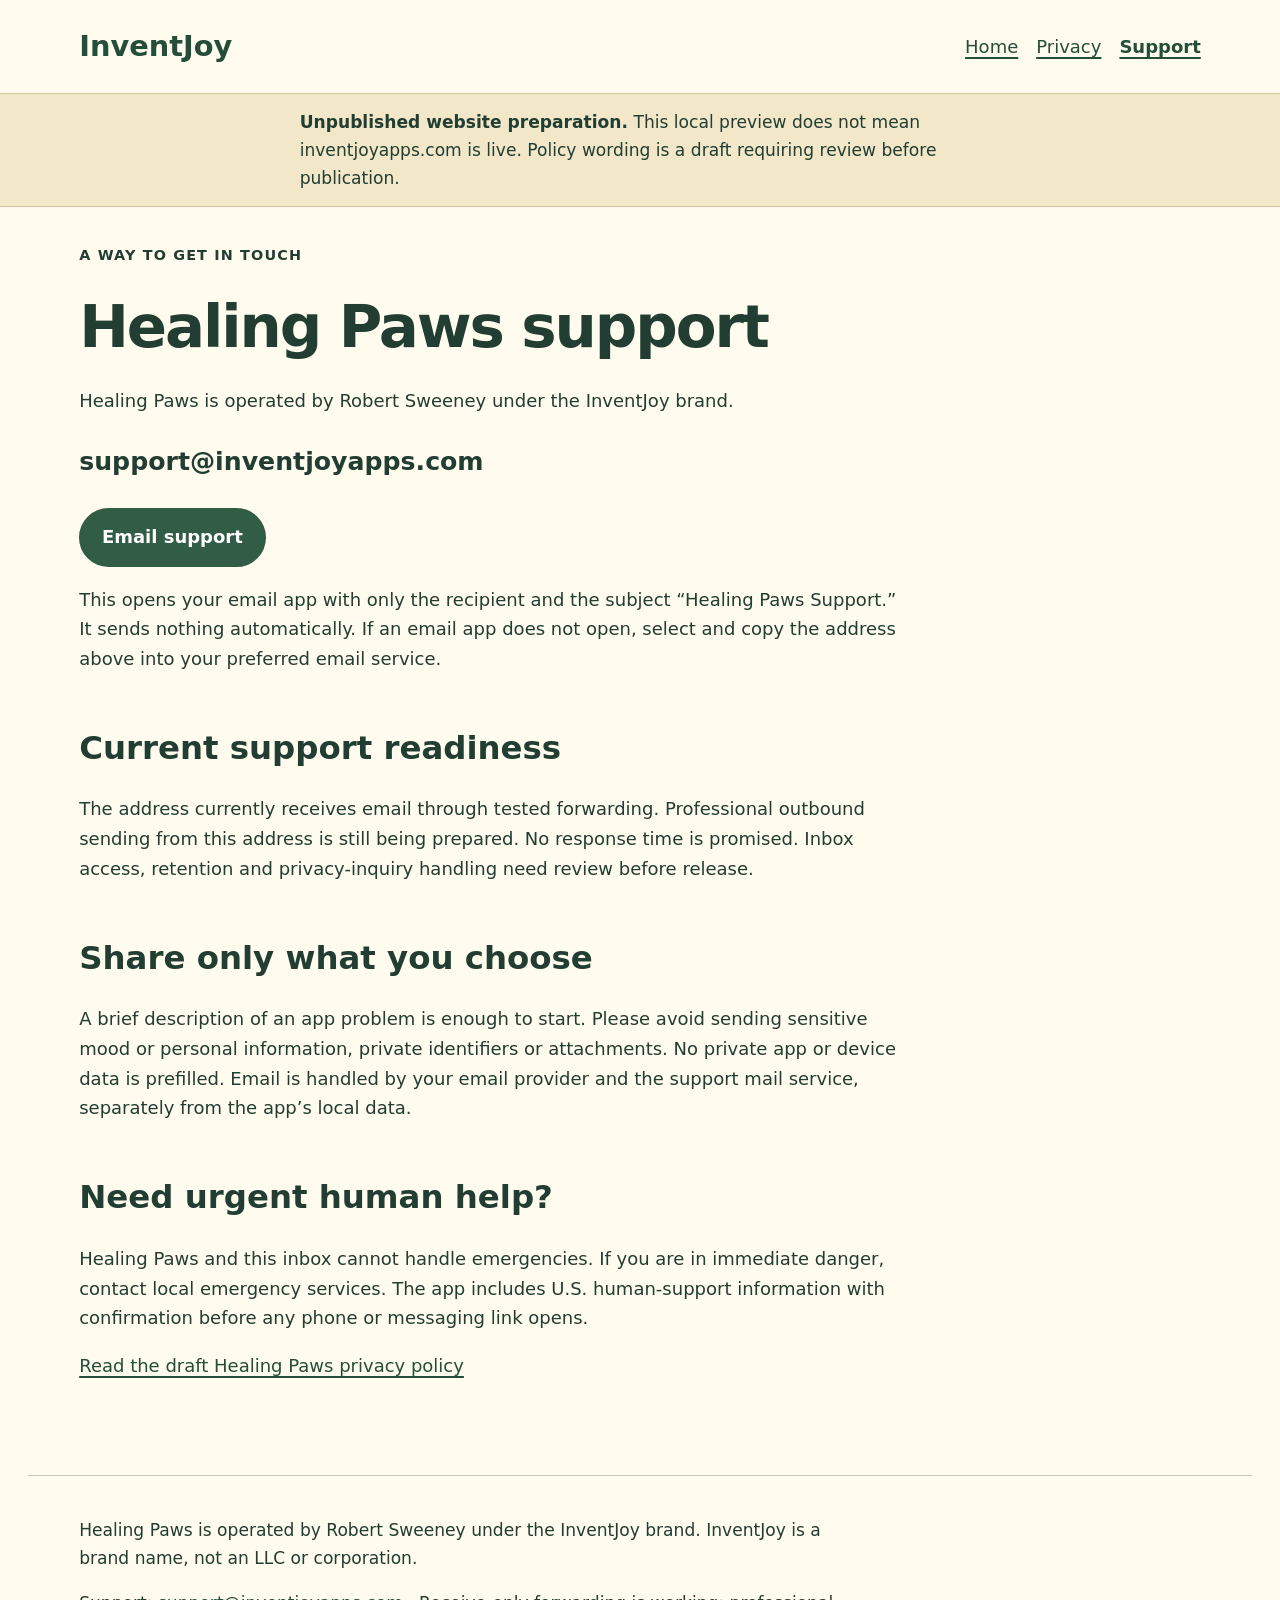
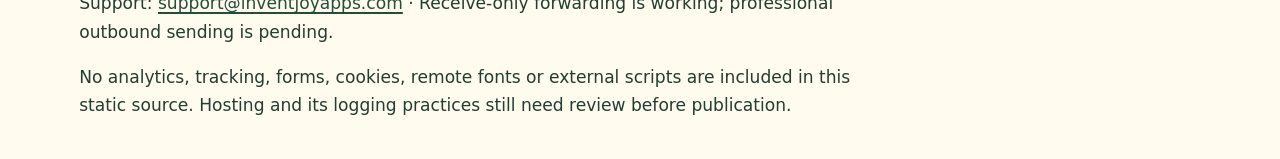
==== support.html @ f2204b03 "Initial InventJoy public website preparation from approved assets" ====
<!doctype html>
<html lang="en">
<head>
<meta charset="utf-8">
<meta name="viewport" content="width=device-width, initial-scale=1">
<meta name="robots" content="noindex, nofollow">
<meta name="description" content="InventJoy and Healing Paws — local website preparation, publication pending.">
<title>Healing Paws support | InventJoy</title>
<link rel="stylesheet" href="styles.css">
<meta name="theme-color" content="#315c45">
<link rel="icon" href="favicon.ico" sizes="16x16 32x32 64x64">
<link rel="icon" href="favicon.svg" type="image/svg+xml" sizes="any">
</head>
<body>
<a class="skip" href="#main">Skip to content</a>
<header><a class="brand" href="index.html">InventJoy</a><nav aria-label="Main navigation"><a href="index.html">Home</a><a href="healing-paws/privacy.html">Privacy</a><a href="support.html" aria-current="page">Support</a></nav></header>
<div class="notice"><p><strong>Unpublished website preparation.</strong> This local preview does not mean inventjoyapps.com is live. Policy wording is a draft requiring review before publication.</p></div>
<main id="main" tabindex="-1">
<article><p class="eyebrow">A way to get in touch</p><h1>Healing Paws support</h1>
<p>Healing Paws is operated by Robert Sweeney under the InventJoy brand.</p>
<p class="address">support@inventjoyapps.com</p>
<p><a class="button" href="mailto:support@inventjoyapps.com?subject=Healing%20Paws%20Support">Email support</a></p>
<p>This opens your email app with only the recipient and the subject “Healing Paws Support.” It sends nothing automatically. If an email app does not open, select and copy the address above into your preferred email service.</p>
<h2>Current support readiness</h2><p>The address currently receives email through tested forwarding. Professional outbound sending from this address is still being prepared. No response time is promised. Inbox access, retention and privacy-inquiry handling need review before release.</p>
<h2>Share only what you choose</h2><p>A brief description of an app problem is enough to start. Please avoid sending sensitive mood or personal information, private identifiers or attachments. No private app or device data is prefilled. Email is handled by your email provider and the support mail service, separately from the app’s local data.</p>
<h2>Need urgent human help?</h2><p>Healing Paws and this inbox cannot handle emergencies. If you are in immediate danger, contact local emergency services. The app includes U.S. human-support information with confirmation before any phone or messaging link opens.</p>
<p><a href="healing-paws/privacy.html">Read the draft Healing Paws privacy policy</a></p></article>
</main>
<footer><p>Healing Paws is operated by Robert Sweeney under the InventJoy brand. InventJoy is a brand name, not an LLC or corporation.</p><p>Support: <a href="mailto:support@inventjoyapps.com?subject=Healing%20Paws%20Support">support@inventjoyapps.com</a> · Receive-only forwarding is working; professional outbound sending is pending.</p><p>No analytics, tracking, forms, cookies, remote fonts or external scripts are included in this static source. Hosting and its logging practices still need review before publication.</p></footer>
</body>
</html>
---- styles.css ----
:root { color-scheme: light; --ink:#223d32; --green:#315c45; --cream:#fffbee; --line:#b9ccbb; }
* { box-sizing:border-box; }
html { font:112.5%/1.65 system-ui,-apple-system,BlinkMacSystemFont,"Segoe UI",sans-serif; }
body { margin:0; color:var(--ink); background:var(--cream); }
a { color:#254e3a; text-decoration-thickness:.1em; text-underline-offset:.2em; overflow-wrap:anywhere; }
a:hover { text-decoration-thickness:.16em; }
:focus-visible { outline:3px solid #7a4119; outline-offset:5px; }
.skip { position:absolute; top:-10rem; left:1rem; background:white; padding:.7rem; z-index:2; }
.skip:focus { top:1rem; }
header,main,footer { width:min(68rem,100%); margin:auto; padding:1.25rem clamp(1rem,4vw,3rem); }
header { display:flex; flex-wrap:wrap; align-items:center; justify-content:space-between; gap:.75rem 2rem; }
.brand { font-weight:800; font-size:1.6rem; text-decoration:none; }
nav { display:flex; flex-wrap:wrap; gap:.25rem 1rem; }
nav a { display:inline-flex; align-items:center; min-height:48px; }
nav a[aria-current=page] { font-weight:750; }
.notice { background:#f2e8c9; border-block:1px solid #d4c59c; }
.notice p { width:min(68rem,100%); margin:0 auto; padding:.75rem clamp(1rem,4vw,3rem); font-size:.95rem; }
h1,h2,h3 { line-height:1.2; text-wrap:balance; }
h1 { font-size:clamp(2.2rem,6vw,4.4rem); letter-spacing:-.035em; margin:.4em 0; }
h2 { font-size:1.8rem; margin-top:1.7em; }
p,li,dd { max-width:72ch; overflow-wrap:anywhere; }
.hero { border-radius:1.75rem; padding:clamp(1.5rem,5vw,3rem); margin-block:1.5rem 2.5rem; background:radial-gradient(circle at 90% 5%,#ffe39a 0,transparent 45%),linear-gradient(145deg,#d6eee5,#f8f3dc); }
.eyebrow { font-weight:750; letter-spacing:.08em; text-transform:uppercase; font-size:.8rem; }
.lead { font-size:1.2rem; max-width:48ch; }
.links { display:flex; flex-wrap:wrap; gap:.75rem; margin-block:1.5rem; }
.button { display:inline-flex; align-items:center; justify-content:center; padding:.7rem 1.15rem; min-height:48px; border:2px solid var(--green); border-radius:2rem; background:var(--green); color:white; font-weight:650; text-decoration:none; }
.button.secondary { color:var(--green); background:transparent; }
.columns { display:grid; grid-template-columns:repeat(auto-fit,minmax(min(100%,18rem),1fr)); gap:1.5rem; }
.panel { padding:1.4rem; border:1px solid var(--line); border-radius:1rem; background:#fffdf7; }
.panel h2 { margin-top:0; }
article { max-width:52rem; }
article h1 { font-size:clamp(2rem,5vw,3.3rem); }
li { margin-bottom:.6rem; }
footer { border-top:1px solid var(--line); margin-top:3rem; font-size:.95rem; }
.address { font-size:clamp(1rem,3vw,1.4rem); font-weight:700; user-select:all; }
@media (prefers-reduced-motion:reduce) { *,*::before,*::after { scroll-behavior:auto !important; } }
@media (forced-colors:active) { .hero,.panel,.notice { border:1px solid CanvasText; } }
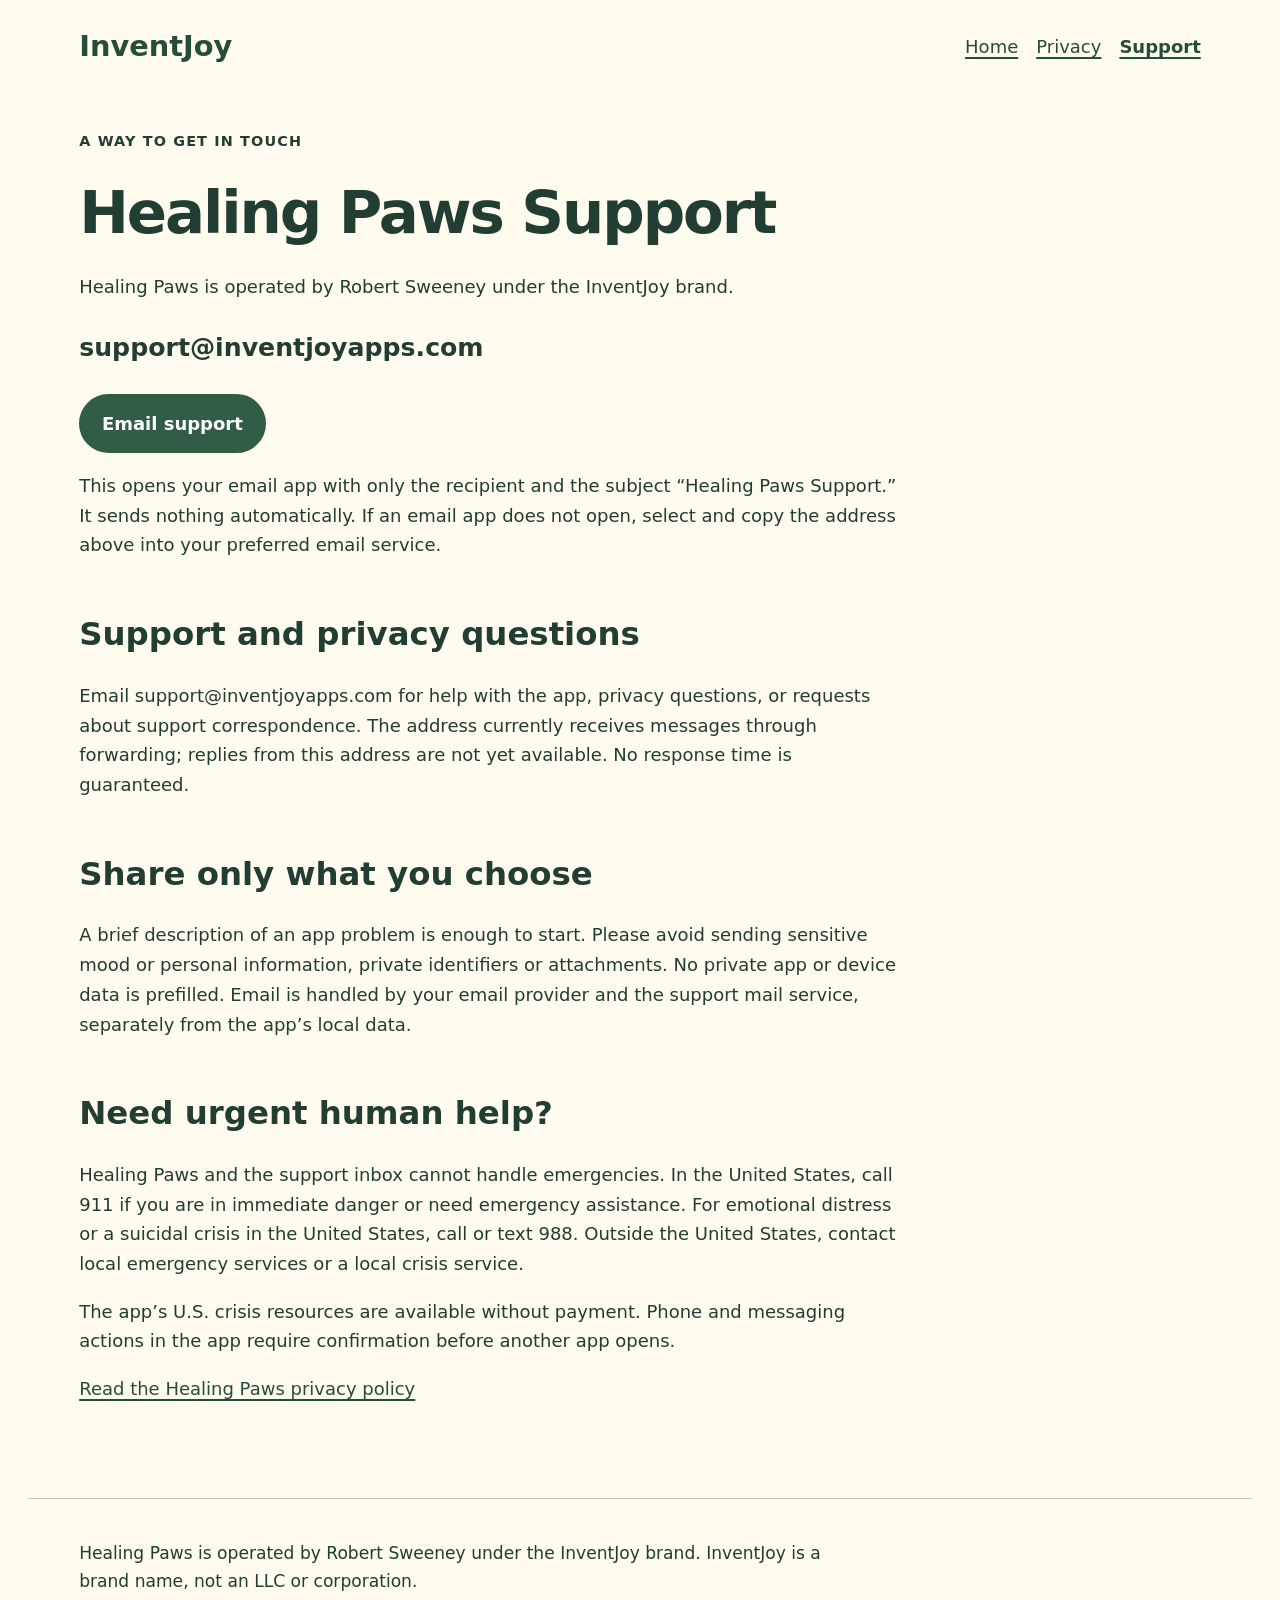
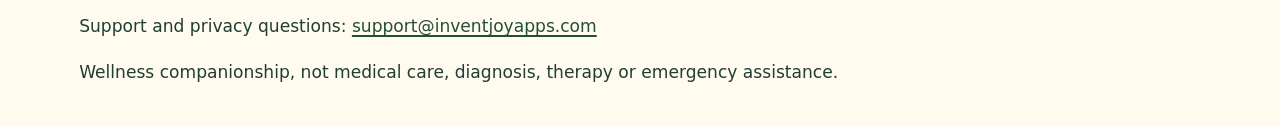
==== commit 80cf0133: "Finalize Healing Paws privacy policy and website indexing for review" ====
--- a/support.html
+++ b/support.html
@@ -3,9 +3,9 @@
 <head>
 <meta charset="utf-8">
 <meta name="viewport" content="width=device-width, initial-scale=1">
-<meta name="robots" content="noindex, nofollow">
-<meta name="description" content="InventJoy and Healing Paws — local website preparation, publication pending.">
-<title>Healing Paws support | InventJoy</title>
+<meta name="description" content="Contact Robert Sweeney under the InventJoy brand for Healing Paws support and privacy questions.">
+<title>Healing Paws Support | InventJoy</title>
+<link rel="canonical" href="https://inventjoyapps.com/support.html">
 <link rel="stylesheet" href="styles.css">
 <meta name="theme-color" content="#315c45">
 <link rel="icon" href="favicon.ico" sizes="16x16 32x32 64x64">
@@ -14,18 +14,17 @@
 <body>
 <a class="skip" href="#main">Skip to content</a>
 <header><a class="brand" href="index.html">InventJoy</a><nav aria-label="Main navigation"><a href="index.html">Home</a><a href="healing-paws/privacy.html">Privacy</a><a href="support.html" aria-current="page">Support</a></nav></header>
-<div class="notice"><p><strong>Unpublished website preparation.</strong> This local preview does not mean inventjoyapps.com is live. Policy wording is a draft requiring review before publication.</p></div>
 <main id="main" tabindex="-1">
-<article><p class="eyebrow">A way to get in touch</p><h1>Healing Paws support</h1>
+<article><p class="eyebrow">A way to get in touch</p><h1>Healing Paws Support</h1>
 <p>Healing Paws is operated by Robert Sweeney under the InventJoy brand.</p>
 <p class="address">support@inventjoyapps.com</p>
 <p><a class="button" href="mailto:support@inventjoyapps.com?subject=Healing%20Paws%20Support">Email support</a></p>
 <p>This opens your email app with only the recipient and the subject “Healing Paws Support.” It sends nothing automatically. If an email app does not open, select and copy the address above into your preferred email service.</p>
-<h2>Current support readiness</h2><p>The address currently receives email through tested forwarding. Professional outbound sending from this address is still being prepared. No response time is promised. Inbox access, retention and privacy-inquiry handling need review before release.</p>
+<h2>Support and privacy questions</h2><p>Email support@inventjoyapps.com for help with the app, privacy questions, or requests about support correspondence. The address currently receives messages through forwarding; replies from this address are not yet available. No response time is guaranteed.</p>
 <h2>Share only what you choose</h2><p>A brief description of an app problem is enough to start. Please avoid sending sensitive mood or personal information, private identifiers or attachments. No private app or device data is prefilled. Email is handled by your email provider and the support mail service, separately from the app’s local data.</p>
-<h2>Need urgent human help?</h2><p>Healing Paws and this inbox cannot handle emergencies. If you are in immediate danger, contact local emergency services. The app includes U.S. human-support information with confirmation before any phone or messaging link opens.</p>
-<p><a href="healing-paws/privacy.html">Read the draft Healing Paws privacy policy</a></p></article>
+<h2>Need urgent human help?</h2><p>Healing Paws and the support inbox cannot handle emergencies. In the United States, call 911 if you are in immediate danger or need emergency assistance. For emotional distress or a suicidal crisis in the United States, call or text 988. Outside the United States, contact local emergency services or a local crisis service.</p><p>The app’s U.S. crisis resources are available without payment. Phone and messaging actions in the app require confirmation before another app opens.</p>
+<p><a href="healing-paws/privacy.html">Read the Healing Paws privacy policy</a></p></article>
 </main>
-<footer><p>Healing Paws is operated by Robert Sweeney under the InventJoy brand. InventJoy is a brand name, not an LLC or corporation.</p><p>Support: <a href="mailto:support@inventjoyapps.com?subject=Healing%20Paws%20Support">support@inventjoyapps.com</a> · Receive-only forwarding is working; professional outbound sending is pending.</p><p>No analytics, tracking, forms, cookies, remote fonts or external scripts are included in this static source. Hosting and its logging practices still need review before publication.</p></footer>
+<footer><p>Healing Paws is operated by Robert Sweeney under the InventJoy brand. InventJoy is a brand name, not an LLC or corporation.</p><p>Support and privacy questions: <a href="mailto:support@inventjoyapps.com?subject=Healing%20Paws%20Support">support@inventjoyapps.com</a></p><p>Wellness companionship, not medical care, diagnosis, therapy or emergency assistance.</p></footer>
 </body>
 </html>
